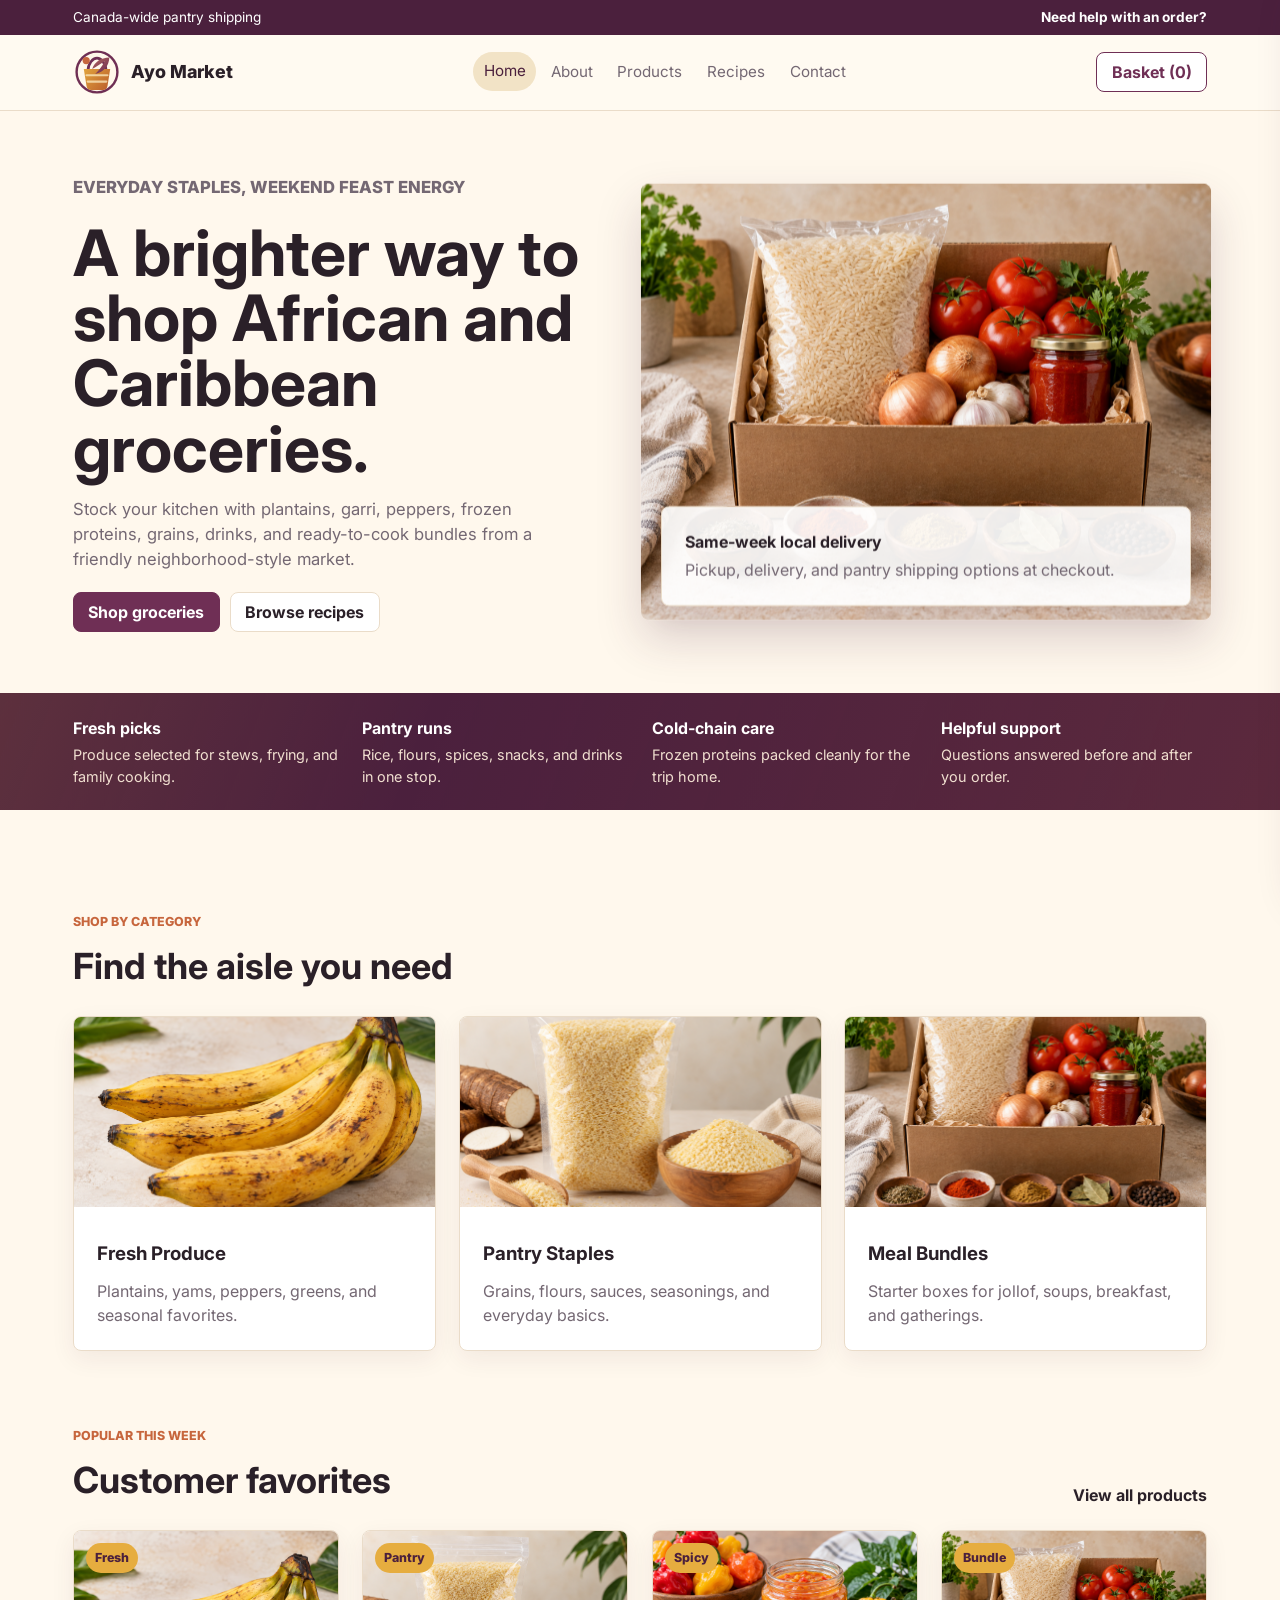
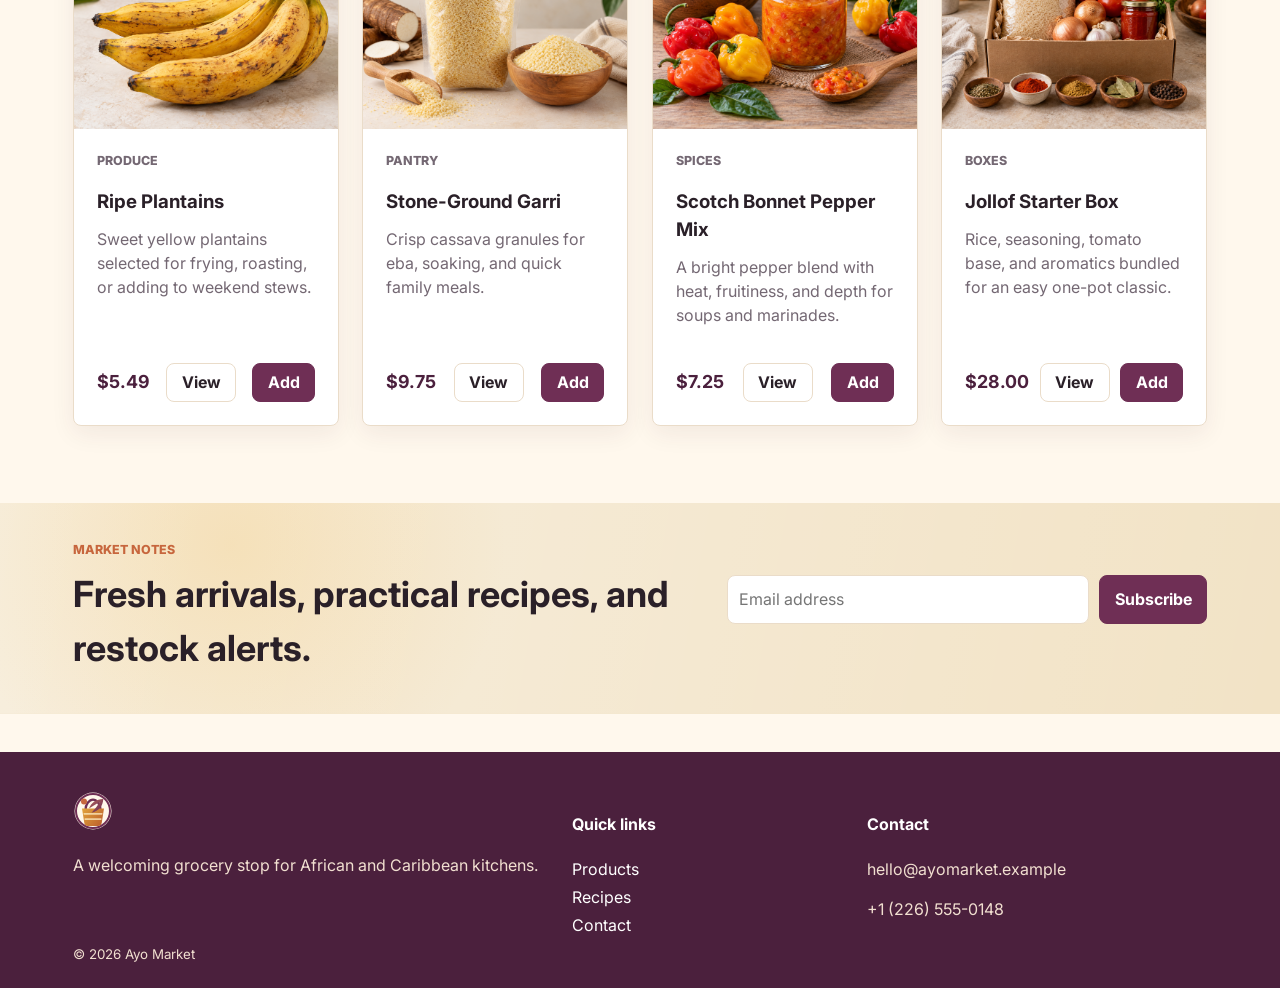
==== index.html @ adf45848 "Refresh organic color palette" ====
<!doctype html>
<html lang="en">
<head>
  <meta charset="utf-8" />
  <meta name="viewport" content="width=device-width,initial-scale=1" />
  <title>Ayo Market — African & Caribbean Groceries</title>
  <link rel="stylesheet" href="css/styles.css?v=6" />
  <link href="https://fonts.googleapis.com/css2?family=Inter:wght@300;400;600;700;800&display=swap" rel="stylesheet">
</head>
<body>
  <header class="site-header">
    <div class="top-strip">
      <div class="container strip-inner">
        <span>Canada-wide pantry shipping</span>
        <a href="contact.html">Need help with an order?</a>
      </div>
    </div>
    <div class="container header-inner">
      <a class="brand" href="index.html">
        <img src="assets/logo.svg" alt="Ayo Market logo" class="logo" />
        <span class="brand-name">Ayo Market</span>
      </a>
      <nav class="main-nav" aria-label="Main navigation">
        <a href="index.html" class="active">Home</a>
        <a href="about.html">About</a>
        <a href="products.html">Products</a>
        <a href="recipes.html">Recipes</a>
        <a href="contact.html">Contact</a>
      </nav>
      <button class="cart-btn" type="button" data-cart-open>Basket (<span data-cart-count>0</span>)</button>
    </div>
  </header>

  <main>
    <section class="hero">
      <div class="container hero-inner">
        <div class="hero-text">
          <p class="eyebrow">Everyday staples, weekend feast energy</p>
          <h1>A brighter way to shop African and Caribbean groceries.</h1>
          <p>Stock your kitchen with plantains, garri, peppers, frozen proteins, grains, drinks, and ready-to-cook bundles from a friendly neighborhood-style market.</p>
          <div class="hero-actions">
            <a class="btn primary" href="products.html">Shop groceries</a>
            <a class="btn" href="recipes.html">Browse recipes</a>
          </div>
        </div>
        <div class="hero-panel">
          <img src="assets/product-4.png" alt="Colorful groceries arranged for a market order" />
          <div class="delivery-card">
            <strong>Same-week local delivery</strong>
            <span>Pickup, delivery, and pantry shipping options at checkout.</span>
          </div>
        </div>
      </div>
    </section>

    <section class="service-band">
      <div class="container service-grid">
        <div>
          <strong>Fresh picks</strong>
          <span>Produce selected for stews, frying, and family cooking.</span>
        </div>
        <div>
          <strong>Pantry runs</strong>
          <span>Rice, flours, spices, snacks, and drinks in one stop.</span>
        </div>
        <div>
          <strong>Cold-chain care</strong>
          <span>Frozen proteins packed cleanly for the trip home.</span>
        </div>
        <div>
          <strong>Helpful support</strong>
          <span>Questions answered before and after you order.</span>
        </div>
      </div>
    </section>

    <section class="categories container">
      <div class="section-heading">
        <p class="eyebrow">Shop by category</p>
        <h2>Find the aisle you need</h2>
      </div>
      <div class="grid grid-3">
        <a class="card category-card" href="products.html#produce">
          <img src="assets/product-1.png" alt="Fresh produce basket" />
          <h3>Fresh Produce</h3>
          <p>Plantains, yams, peppers, greens, and seasonal favorites.</p>
        </a>
        <a class="card category-card" href="products.html#pantry">
          <img src="assets/product-2.png" alt="Pantry goods and grains" />
          <h3>Pantry Staples</h3>
          <p>Grains, flours, sauces, seasonings, and everyday basics.</p>
        </a>
        <a class="card category-card" href="products.html#boxes">
          <img src="assets/product-4.png" alt="Curated grocery box" />
          <h3>Meal Bundles</h3>
          <p>Starter boxes for jollof, soups, breakfast, and gatherings.</p>
        </a>
      </div>
    </section>

    <section class="featured container">
      <div class="section-heading split">
        <div>
          <p class="eyebrow">Popular this week</p>
          <h2>Customer favorites</h2>
        </div>
        <a class="text-link" href="products.html">View all products</a>
      </div>
      <div class="grid grid-4" id="featuredList"></div>
    </section>

    <section class="newsletter">
      <div class="container newsletter-inner">
        <div>
          <p class="eyebrow">Market notes</p>
          <h2>Fresh arrivals, practical recipes, and restock alerts.</h2>
        </div>
        <form id="newsletterForm" class="inline-form" novalidate>
          <input type="email" id="newsletterEmail" placeholder="Email address" required />
          <button class="btn primary" type="submit">Subscribe</button>
          <p id="newsletterMsg" class="form-msg" aria-live="polite"></p>
        </form>
      </div>
    </section>
  </main>

  <footer class="site-footer">
    <div class="container footer-inner">
      <div>
        <img src="assets/logo.svg" alt="Ayo Market logo" class="logo small" />
        <p>A welcoming grocery stop for African and Caribbean kitchens.</p>
      </div>
      <div>
        <h4>Quick links</h4>
        <nav class="footer-nav">
          <a href="products.html">Products</a>
          <a href="recipes.html">Recipes</a>
          <a href="contact.html">Contact</a>
        </nav>
      </div>
      <div>
        <h4>Contact</h4>
        <p>hello@ayomarket.example</p>
        <p>+1 (226) 555-0148</p>
      </div>
    </div>
    <div class="container copyright">
      <small>&copy; <span id="year"></span> Ayo Market</small>
    </div>
  </footer>

  <aside id="cartDrawer" class="cart-drawer" aria-hidden="true">
    <div class="cart-header">
      <h3>Your basket</h3>
      <button id="closeCart" class="text-btn" type="button" aria-label="Close basket">Close</button>
    </div>
    <div id="cartItems" class="cart-items"></div>
    <div class="cart-footer">
      <div class="cart-total">Total: $<span id="cartTotal">0.00</span></div>
      <button class="btn primary" type="button" data-checkout>Checkout</button>
    </div>
  </aside>

  <div id="modal" class="modal" aria-hidden="true" role="dialog" aria-modal="true">
    <div class="modal-content" role="document">
      <button id="modalClose" class="modal-close" type="button" aria-label="Close">x</button>
      <div id="modalBody"></div>
    </div>
  </div>

  <script src="js/main.js?v=6"></script>
</body>
</html>
---- css/styles.css ----
:root {
  --ink: #2a2028;
  --muted: #746873;
  --bg: #fff8ed;
  --surface: #ffffff;
  --line: #eadcc9;
  --primary: #6f2f55;
  --primary-dark: #4b203d;
  --accent: #c7663d;
  --gold: #e6ad3f;
  --sage: #f2e3c6;
  --radius: 8px;
  --max-width: 1180px;
  --space-1: clamp(.45rem, .8vw, .65rem);
  --space-2: clamp(.75rem, 1.2vw, 1rem);
  --space-3: clamp(1rem, 1.8vw, 1.5rem);
  --space-4: clamp(1.5rem, 3vw, 2.5rem);
  --space-5: clamp(2rem, 5vw, 4rem);
  --gap: var(--space-3);
  --ease-out: cubic-bezier(.16, 1, .3, 1);
  --ease-spring: cubic-bezier(.2, .85, .25, 1.18);
  font-family: 'Inter', system-ui, -apple-system, 'Segoe UI', Roboto, Arial, sans-serif;
}

* {
  box-sizing: border-box;
}

html {
  scroll-behavior: smooth;
}

body {
  margin: 0;
  background: var(--bg);
  color: var(--ink);
  line-height: 1.5;
  -webkit-font-smoothing: antialiased;
}

img {
  max-width: 100%;
}

a {
  color: inherit;
}

.container {
  max-width: var(--max-width);
  margin: 0 auto;
  padding: 0 var(--space-3);
}

.site-header {
  background: rgba(255, 250, 241, .96);
  position: sticky;
  top: 0;
  z-index: 40;
  border-bottom: 1px solid var(--line);
  backdrop-filter: blur(12px);
  transition: box-shadow .35s var(--ease-out), background-color .35s var(--ease-out);
}

.site-header.is-scrolled {
  background: rgba(255, 250, 241, .985);
  box-shadow: 0 12px 30px rgba(74, 32, 61, .1);
}

.top-strip {
  background: var(--primary-dark);
  color: #fff;
  font-size: .85rem;
}

.strip-inner {
  display: flex;
  justify-content: space-between;
  gap: var(--space-2);
  padding-top: .45rem;
  padding-bottom: .45rem;
}

.strip-inner a,
.text-link {
  color: inherit;
  font-weight: 700;
  text-decoration: none;
}

.header-inner {
  display: flex;
  align-items: center;
  justify-content: space-between;
  gap: var(--space-3);
  padding-top: .85rem;
  padding-bottom: .85rem;
}

.brand {
  display: flex;
  align-items: center;
  gap: .65rem;
  min-width: max-content;
  text-decoration: none;
  transition: transform .28s var(--ease-spring);
}

.brand:hover {
  transform: translateY(-1px);
}

.logo {
  width: 48px;
  height: 48px;
  object-fit: contain;
  transition: transform .45s var(--ease-spring);
}

.brand:hover .logo {
  transform: rotate(-5deg) scale(1.04);
}

.logo.small {
  width: 40px;
  height: 40px;
}

.brand-name {
  font-weight: 800;
  font-size: 1.12rem;
}

.main-nav {
  display: flex;
  align-items: center;
  gap: .25rem;
  flex-wrap: wrap;
}

.main-nav a {
  color: var(--muted);
  text-decoration: none;
  padding: .5rem .65rem;
  border-radius: 999px;
  font-size: .95rem;
  transition: background-color .25s var(--ease-out), color .25s var(--ease-out), transform .25s var(--ease-out);
}

.main-nav a.active,
.main-nav a:hover {
  background: var(--sage);
  color: var(--primary-dark);
  transform: translateY(-1px);
}

.cart-btn,
.btn {
  border: 1px solid var(--line);
  border-radius: var(--radius);
  background: var(--surface);
  color: var(--ink);
  padding: .68rem .9rem;
  font: inherit;
  font-weight: 700;
  line-height: 1;
  text-decoration: none;
  cursor: pointer;
  transition: transform .28s var(--ease-spring), box-shadow .28s var(--ease-out), background-color .28s var(--ease-out), border-color .28s var(--ease-out);
}

.cart-btn {
  color: var(--primary);
  border-color: var(--primary);
  white-space: nowrap;
}

.btn.primary {
  background: var(--primary);
  color: #fff;
  border-color: var(--primary);
}

.btn:hover,
.cart-btn:hover {
  transform: translateY(-1px);
  box-shadow: 0 10px 22px rgba(74, 32, 61, .12);
}

.btn.primary:hover {
  background: var(--primary-dark);
  border-color: var(--primary-dark);
}

.hero {
  padding: var(--space-5) 0 var(--space-4);
}

.hero-inner {
  display: grid;
  grid-template-columns: minmax(0, .95fr) minmax(320px, 1.05fr);
  gap: var(--space-5);
  align-items: center;
}

.hero-text h1,
.page-hero h1 {
  font-size: clamp(2rem, 5vw, 4.25rem);
  line-height: 1.02;
  margin: 0 0 1rem;
  max-width: 820px;
}

.hero-text,
.page-hero {
  animation: heroRise .75s var(--ease-out) both;
}

.hero-text p,
.page-hero p {
  color: var(--muted);
  font-size: 1.04rem;
  margin: 0 0 1.25rem;
  max-width: 680px;
}

.eyebrow {
  color: var(--accent);
  font-size: .78rem;
  font-weight: 800;
  letter-spacing: 0;
  margin: 0 0 .45rem;
  text-transform: uppercase;
}

.hero-actions,
.product-meta,
.qty-row {
  display: flex;
  align-items: center;
  gap: var(--space-1);
  flex-wrap: wrap;
}

.hero-panel {
  position: relative;
  min-height: 390px;
  animation: heroFloatIn .9s var(--ease-out) .08s both;
  transform: translate3d(0, var(--parallax-y, 0), 0);
  transition: transform .08s linear;
}

.hero-panel img {
  width: 100%;
  height: 430px;
  object-fit: cover;
  border-radius: 8px;
  box-shadow: 0 20px 45px rgba(74, 32, 61, .18);
  transform: scale(1.015);
  transition: transform .7s var(--ease-out), box-shadow .45s var(--ease-out);
}

.hero-panel:hover img {
  box-shadow: 0 24px 54px rgba(74, 32, 61, .24);
  transform: scale(1.04);
}

.delivery-card {
  position: absolute;
  left: 1rem;
  right: 1rem;
  bottom: 1rem;
  display: grid;
  gap: .25rem;
  background: rgba(255, 255, 255, .92);
  border: 1px solid var(--line);
  border-radius: var(--radius);
  padding: var(--space-3);
  transform: translate3d(0, calc(var(--parallax-y, 0) * -.35), 0);
  transition: transform .08s linear, box-shadow .35s var(--ease-out);
  box-shadow: 0 10px 24px rgba(74, 32, 61, .1);
}

.delivery-card span {
  color: var(--muted);
}

.service-band {
  background: var(--primary-dark);
  color: #fff;
  margin: var(--space-3) 0 var(--space-5);
  background-image: linear-gradient(110deg, rgba(230, 173, 63, .18), transparent 38%, rgba(199, 102, 61, .17));
  background-position: calc(50% + var(--parallax-x, 0px)) center;
  background-size: 140% 100%;
}

.service-grid {
  display: grid;
  grid-template-columns: repeat(4, 1fr);
  gap: var(--space-3);
  padding-top: var(--space-3);
  padding-bottom: var(--space-3);
}

.service-grid div {
  display: grid;
  gap: .25rem;
}

.service-grid span {
  color: #f1dfd0;
  font-size: .9rem;
}

.section-heading {
  margin: 0 0 var(--space-3);
}

.section-heading h2,
.newsletter h2 {
  margin: 0;
  font-size: clamp(1.45rem, 3vw, 2.25rem);
}

.section-heading.split {
  display: flex;
  align-items: end;
  justify-content: space-between;
  gap: var(--space-3);
}

.grid {
  display: grid;
  gap: var(--gap);
}

.grid-2 {
  grid-template-columns: repeat(2, 1fr);
}

.grid-3 {
  grid-template-columns: repeat(3, 1fr);
}

.grid-4 {
  grid-template-columns: repeat(4, 1fr);
}

.categories,
.featured,
.team,
.recipe-notes {
  padding: var(--space-4) var(--space-3);
}

.card,
.feature-block,
.recipe-notes article {
  background: var(--surface);
  border: 1px solid var(--line);
  border-radius: var(--radius);
  overflow: hidden;
  text-decoration: none;
  color: inherit;
  box-shadow: 0 8px 24px rgba(74, 32, 61, .07);
  transform: translateZ(0);
  transition: transform .34s var(--ease-spring), box-shadow .34s var(--ease-out), border-color .34s var(--ease-out);
  will-change: transform;
}

.card {
  display: flex;
  flex-direction: column;
}

.card:hover,
.feature-block:hover,
.recipe-notes article:hover {
  border-color: rgba(111, 47, 85, .28);
  box-shadow: 0 18px 34px rgba(74, 32, 61, .14);
  transform: translateY(-5px);
}

.product-card:focus-within,
.product-card.is-popped {
  border-color: rgba(230, 95, 46, .32);
  box-shadow: 0 22px 44px rgba(74, 32, 61, .18);
  transform: translateY(-8px) scale(1.018);
  z-index: 2;
}

@media (hover: hover) and (pointer: fine) {
  .product-card:hover {
    border-color: rgba(230, 95, 46, .32);
    box-shadow: 0 22px 44px rgba(74, 32, 61, .18);
    transform: translateY(-8px) scale(1.018);
    z-index: 2;
  }
}

.card img {
  display: block;
  width: 100%;
  height: 190px;
  object-fit: cover;
  transition: transform .65s var(--ease-out), filter .4s var(--ease-out);
}

.card:hover img {
  filter: saturate(1.05);
  transform: scale(1.045);
}

.card-body,
.feature-block,
.recipe-notes article {
  padding: var(--space-3);
}

.card-body {
  display: grid;
  gap: var(--space-1);
}

.card h3,
.feature-block h2,
.recipe-notes h2 {
  margin: 0;
}

.card p,
.feature-block p,
.feature-block li,
.recipe-notes p {
  color: var(--muted);
}

.category-card {
  min-height: 100%;
  gap: var(--space-1);
  padding-bottom: var(--space-3);
}

.category-card h3,
.category-card p {
  padding-left: var(--space-3);
  padding-right: var(--space-3);
}

.category-card h3 {
  margin-top: var(--space-3);
}

.category-card p {
  margin: 0;
}

.product-card {
  min-height: 100%;
}

.product-image-wrap {
  position: relative;
  background: #f8f0df;
}

.product-card img {
  aspect-ratio: 4 / 3;
  height: auto;
}

.badge {
  position: absolute;
  left: .75rem;
  top: .75rem;
  background: var(--gold);
  border-radius: 999px;
  color: var(--primary-dark);
  font-weight: 800;
  padding: .35rem .55rem;
  font-size: .78rem;
  transition: transform .3s var(--ease-spring);
}

.product-card:hover .badge {
  transform: translateY(-2px) scale(1.04);
}

.product-card .card-body {
  display: flex;
  flex: 1;
  flex-direction: column;
  gap: var(--space-1);
}

.product-card .card-body > p:not(.eyebrow) {
  flex: 1;
  margin: 0;
}

.product-meta {
  justify-content: space-between;
  margin-top: var(--space-2);
  padding-top: var(--space-1);
}

.product-meta strong,
.price {
  color: var(--primary-dark);
  font-size: 1.12rem;
}

.newsletter {
  background: var(--sage);
  margin-top: var(--space-4);
  padding: var(--space-4) 0;
  background-image: radial-gradient(circle at 18% 20%, rgba(242, 184, 75, .22), transparent 26%), linear-gradient(100deg, rgba(255,255,255,.4), transparent);
  background-position: calc(50% - var(--parallax-x, 0px)) center;
}

.newsletter-inner {
  display: grid;
  grid-template-columns: 1fr minmax(280px, 480px);
  gap: var(--space-3);
  align-items: center;
}

.inline-form {
  display: grid;
  grid-template-columns: 1fr auto;
  gap: var(--space-1);
}

.inline-form input,
form input,
form textarea,
.qty-row input,
.cart-item input {
  border: 1px solid var(--line);
  border-radius: var(--radius);
  font: inherit;
  padding: .72rem;
}

.inline-form .form-msg {
  grid-column: 1 / -1;
}

.form-msg {
  color: var(--accent);
  margin: .5rem 0 0;
  font-weight: 700;
}

.page-hero {
  padding: var(--space-5) 0 var(--space-4);
}

.category-jump {
  display: flex;
  flex-wrap: wrap;
  gap: var(--space-1);
}

.category-jump a {
  background: var(--surface);
  border: 1px solid var(--line);
  border-radius: 999px;
  color: var(--primary-dark);
  font-weight: 800;
  padding: .55rem .75rem;
  text-decoration: none;
}

.product-anchors {
  position: relative;
  height: 0;
}

.product-anchors span {
  position: absolute;
  top: -120px;
}

.product-grid {
  padding-bottom: var(--space-4);
}

.mission,
.contact-grid {
  margin-bottom: var(--space-4);
}

form {
  display: grid;
  gap: var(--space-1);
}

form label {
  font-weight: 800;
}

.recipe-notes {
  display: grid;
  gap: var(--space-3);
}

.site-footer {
  background: var(--primary-dark);
  color: #fff;
  margin-top: var(--space-4);
  padding: var(--space-4) 0 var(--space-3);
}

.footer-inner {
  display: grid;
  grid-template-columns: 1.4fr .8fr 1fr;
  gap: var(--space-3);
  align-items: start;
}

.footer-inner p,
.copyright {
  color: #f1dfd0;
}

.footer-nav a {
  display: block;
  color: #fff;
  text-decoration: none;
  margin: .25rem 0;
}

.cart-drawer {
  position: fixed;
  right: 0;
  top: 0;
  height: 100%;
  width: min(380px, 92vw);
  background: var(--surface);
  box-shadow: -16px 0 42px rgba(74, 32, 61, .2);
  transform: translateX(110%);
  transition: transform .34s var(--ease-out);
  padding: var(--space-3);
  z-index: 60;
}

.cart-drawer.open {
  transform: translateX(0);
}

.cart-header {
  display: flex;
  justify-content: space-between;
  align-items: center;
}

.cart-items {
  margin-top: var(--space-3);
  max-height: calc(100vh - 170px);
  overflow: auto;
}

.cart-item {
  display: grid;
  grid-template-columns: 64px 1fr auto;
  gap: var(--space-2);
  align-items: center;
  padding: .75rem 0;
  border-bottom: 1px solid var(--line);
}

.cart-item img {
  width: 64px;
  height: 64px;
  object-fit: cover;
  border-radius: var(--radius);
}

.cart-item label {
  display: flex;
  align-items: center;
  gap: .35rem;
  color: var(--muted);
  margin-top: .35rem;
}

.cart-item input {
  width: 64px;
  padding: .35rem;
}

.cart-line-total {
  display: grid;
  gap: .35rem;
  justify-items: end;
}

.cart-footer {
  position: absolute;
  bottom: 1rem;
  left: 1rem;
  right: 1rem;
  display: flex;
  justify-content: space-between;
  align-items: center;
  gap: var(--space-2);
}

.cart-total {
  font-weight: 800;
}

.text-btn {
  background: transparent;
  border: 0;
  color: var(--primary);
  cursor: pointer;
  font: inherit;
  font-weight: 800;
  padding: 0;
}

.modal {
  position: fixed;
  inset: 0;
  display: none;
  align-items: center;
  justify-content: center;
  background: rgba(42, 32, 40, .56);
  padding: var(--space-3);
  z-index: 80;
  opacity: 0;
  transition: opacity .24s var(--ease-out);
}

.modal[aria-hidden="false"] {
  display: flex;
  opacity: 1;
}

.modal-content {
  background: var(--surface);
  border-radius: var(--radius);
  max-width: 780px;
  width: 100%;
  position: relative;
  padding: var(--space-3);
  animation: modalPop .3s var(--ease-spring) both;
}

.modal-close {
  position: absolute;
  right: .7rem;
  top: .55rem;
  border: 0;
  background: transparent;
  cursor: pointer;
  font: inherit;
  font-weight: 800;
}

.quick-view {
  display: grid;
  grid-template-columns: minmax(220px, .9fr) 1fr;
  gap: var(--space-3);
  align-items: center;
}

.quick-view img {
  width: 100%;
  aspect-ratio: 4 / 3;
  object-fit: cover;
  border-radius: var(--radius);
}

.reveal {
  opacity: 0;
  transform: translateY(24px);
  transition: opacity .65s var(--ease-out), transform .65s var(--ease-out);
}

.reveal.is-visible {
  opacity: 1;
  transform: translateY(0);
}

.reveal-stagger > * {
  transition-delay: calc(var(--stagger-index, 0) * 70ms);
}

@keyframes heroRise {
  from {
    opacity: 0;
    transform: translateY(18px);
  }
  to {
    opacity: 1;
    transform: translateY(0);
  }
}

@keyframes heroFloatIn {
  from {
    opacity: 0;
    transform: translate3d(0, 28px, 0) scale(.985);
  }
  to {
    opacity: 1;
    transform: translate3d(0, var(--parallax-y, 0), 0) scale(1);
  }
}

@keyframes modalPop {
  from {
    opacity: 0;
    transform: translateY(14px) scale(.98);
  }
  to {
    opacity: 1;
    transform: translateY(0) scale(1);
  }
}

@media (prefers-reduced-motion: reduce) {
  *,
  *::before,
  *::after {
    animation-duration: .01ms !important;
    animation-iteration-count: 1 !important;
    scroll-behavior: auto !important;
    transition-duration: .01ms !important;
  }

  .hero-panel,
  .delivery-card,
  .card,
  .card img,
  .reveal,
  .reveal.is-visible {
    transform: none !important;
  }
}

@media (max-width: 900px) {
  .header-inner {
    align-items: flex-start;
    flex-wrap: wrap;
  }

  .main-nav {
    order: 3;
    width: 100%;
  }

  .hero-inner,
  .newsletter-inner,
  .footer-inner {
    grid-template-columns: 1fr;
  }

  .hero-panel {
    min-height: 0;
  }

  .service-grid,
  .grid-4 {
    grid-template-columns: repeat(2, 1fr);
  }

  .grid-3,
  .grid-2 {
    grid-template-columns: 1fr;
  }
}

@media (max-width: 560px) {
  .strip-inner,
  .section-heading.split,
  .cart-footer {
    align-items: flex-start;
    flex-direction: column;
  }

  .service-grid,
  .grid-4 {
    grid-template-columns: 1fr;
  }

  .hero {
    padding-top: var(--space-4);
  }

  .hero-panel img {
    height: 320px;
  }

  .inline-form {
    grid-template-columns: 1fr;
  }

  .quick-view {
    grid-template-columns: 1fr;
  }

  .cart-item {
    grid-template-columns: 56px 1fr;
  }

  .cart-line-total {
    grid-column: 2;
    justify-items: start;
  }
}
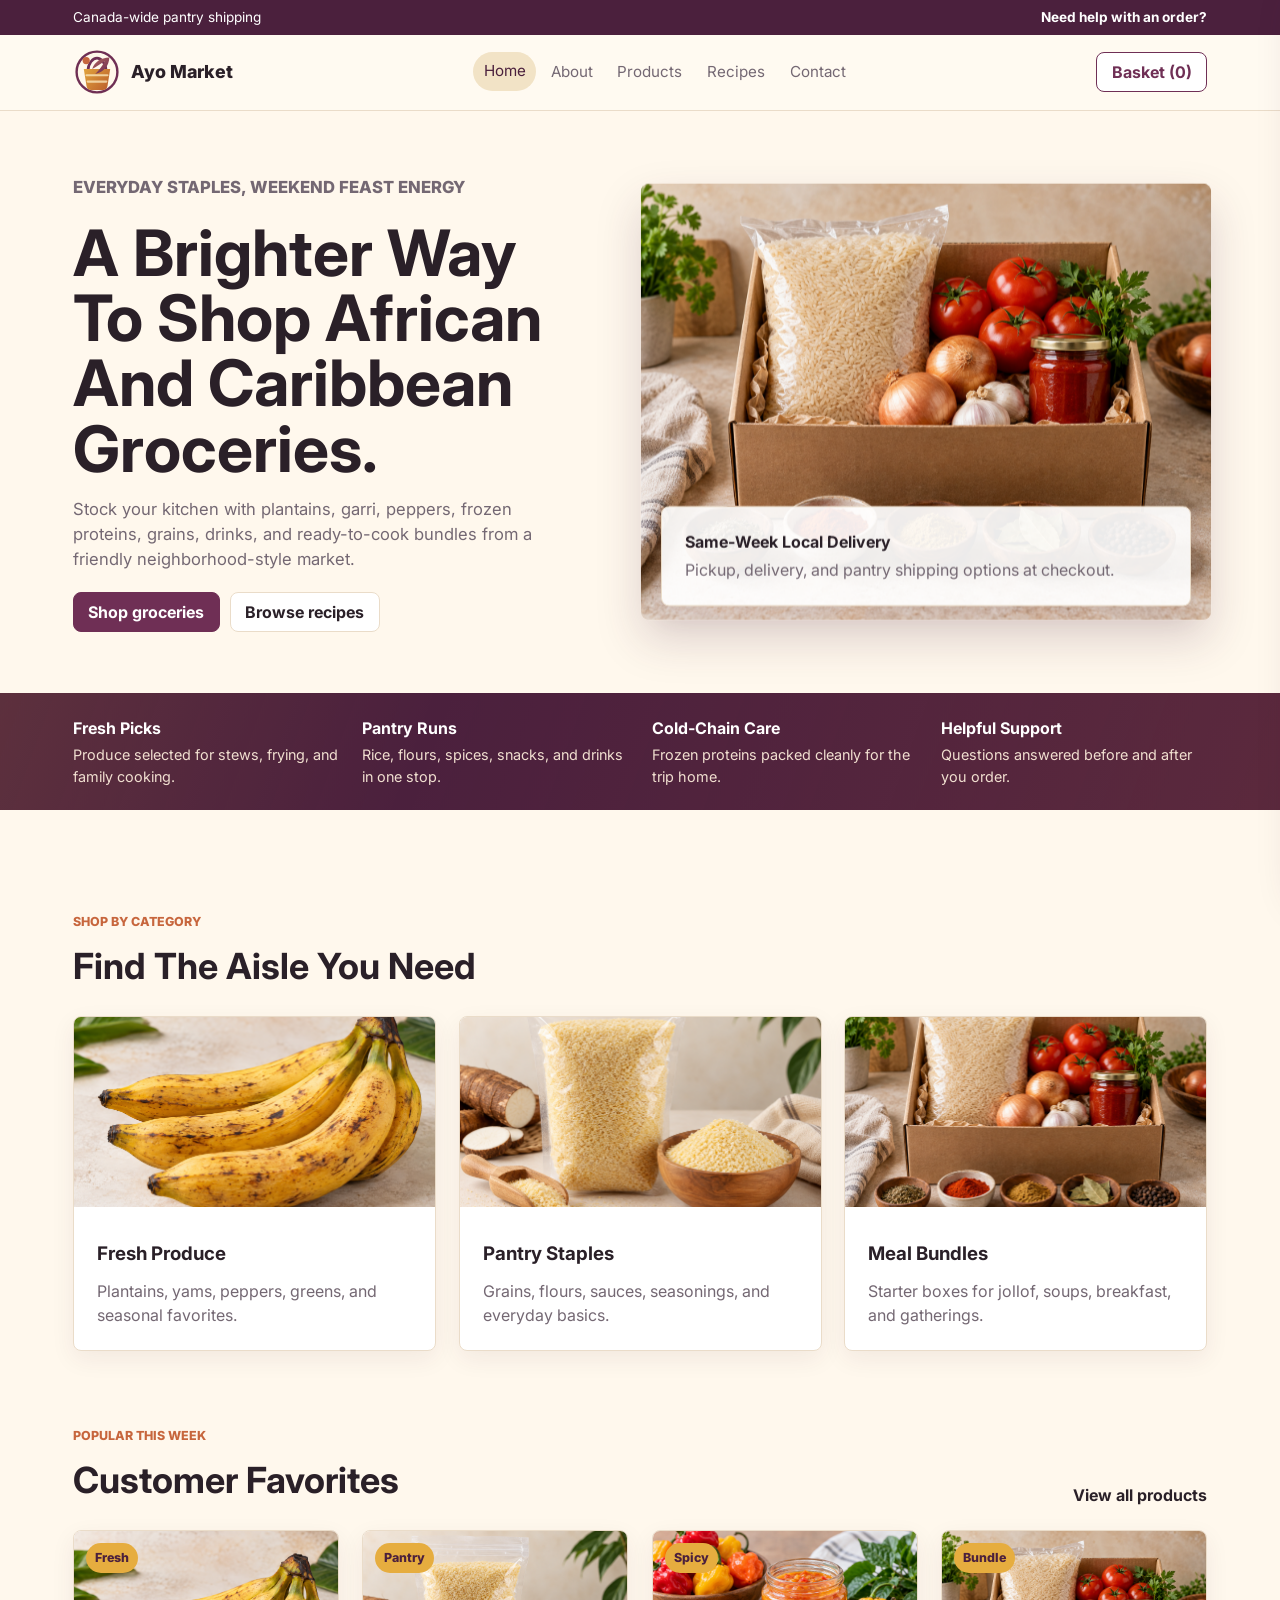
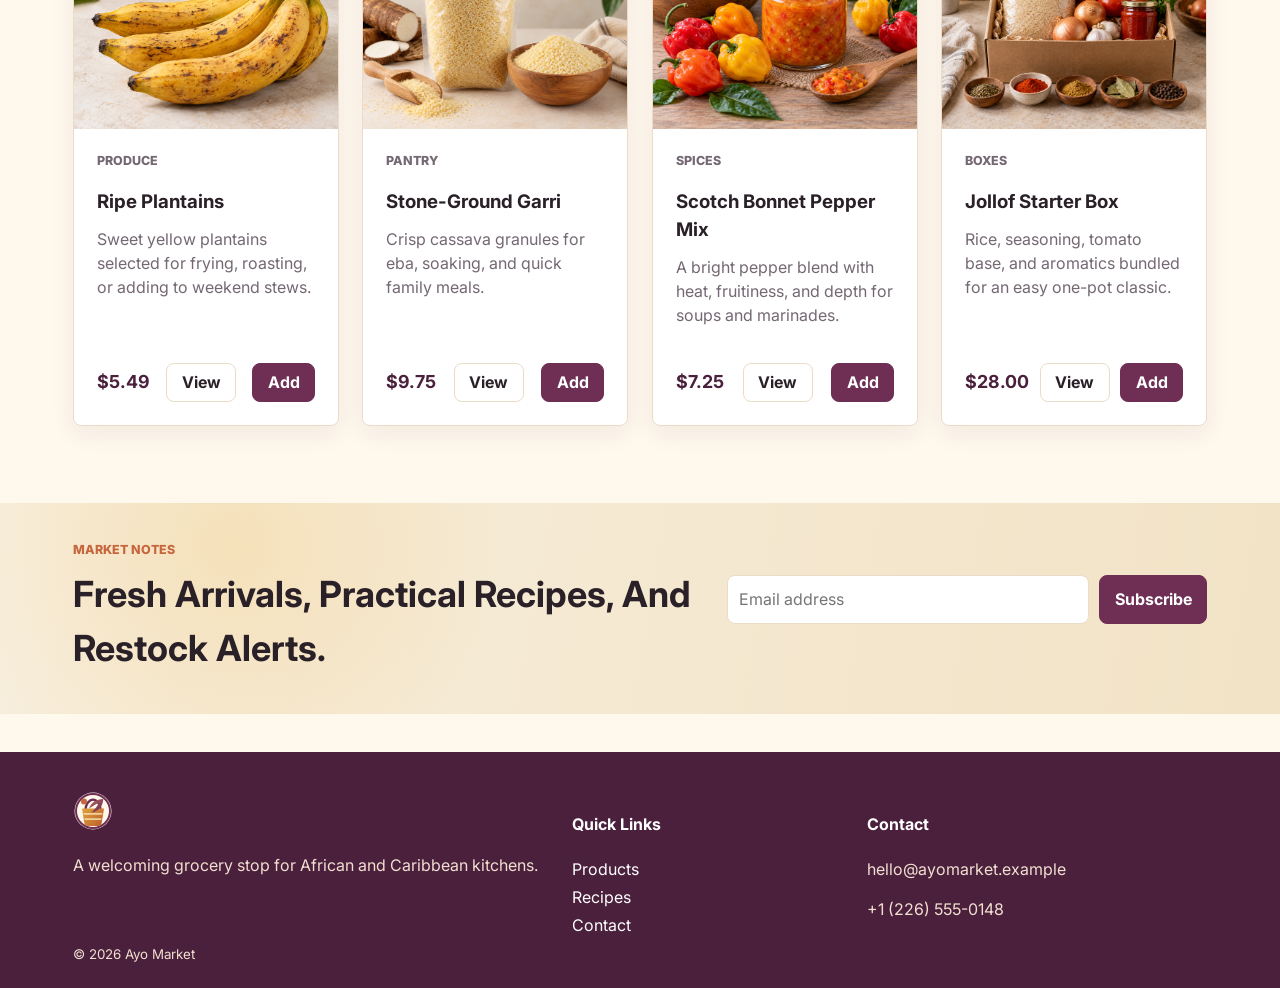
==== commit 34c1c525: "Title case section headings" ====
--- a/index.html
+++ b/index.html
@@ -35,8 +35,8 @@
     <section class="hero">
       <div class="container hero-inner">
         <div class="hero-text">
-          <p class="eyebrow">Everyday staples, weekend feast energy</p>
-          <h1>A brighter way to shop African and Caribbean groceries.</h1>
+          <p class="eyebrow">Everyday Staples, Weekend Feast Energy</p>
+          <h1>A Brighter Way To Shop African And Caribbean Groceries.</h1>
           <p>Stock your kitchen with plantains, garri, peppers, frozen proteins, grains, drinks, and ready-to-cook bundles from a friendly neighborhood-style market.</p>
           <div class="hero-actions">
             <a class="btn primary" href="products.html">Shop groceries</a>
@@ -46,7 +46,7 @@
         <div class="hero-panel">
           <img src="assets/product-4.png" alt="Colorful groceries arranged for a market order" />
           <div class="delivery-card">
-            <strong>Same-week local delivery</strong>
+            <strong>Same-Week Local Delivery</strong>
             <span>Pickup, delivery, and pantry shipping options at checkout.</span>
           </div>
         </div>
@@ -56,19 +56,19 @@
     <section class="service-band">
       <div class="container service-grid">
         <div>
-          <strong>Fresh picks</strong>
+          <strong>Fresh Picks</strong>
           <span>Produce selected for stews, frying, and family cooking.</span>
         </div>
         <div>
-          <strong>Pantry runs</strong>
+          <strong>Pantry Runs</strong>
           <span>Rice, flours, spices, snacks, and drinks in one stop.</span>
         </div>
         <div>
-          <strong>Cold-chain care</strong>
+          <strong>Cold-Chain Care</strong>
           <span>Frozen proteins packed cleanly for the trip home.</span>
         </div>
         <div>
-          <strong>Helpful support</strong>
+          <strong>Helpful Support</strong>
           <span>Questions answered before and after you order.</span>
         </div>
       </div>
@@ -76,8 +76,8 @@
 
     <section class="categories container">
       <div class="section-heading">
-        <p class="eyebrow">Shop by category</p>
-        <h2>Find the aisle you need</h2>
+        <p class="eyebrow">Shop By Category</p>
+        <h2>Find The Aisle You Need</h2>
       </div>
       <div class="grid grid-3">
         <a class="card category-card" href="products.html#produce">
@@ -101,8 +101,8 @@
     <section class="featured container">
       <div class="section-heading split">
         <div>
-          <p class="eyebrow">Popular this week</p>
-          <h2>Customer favorites</h2>
+          <p class="eyebrow">Popular This Week</p>
+          <h2>Customer Favorites</h2>
         </div>
         <a class="text-link" href="products.html">View all products</a>
       </div>
@@ -112,8 +112,8 @@
     <section class="newsletter">
       <div class="container newsletter-inner">
         <div>
-          <p class="eyebrow">Market notes</p>
-          <h2>Fresh arrivals, practical recipes, and restock alerts.</h2>
+          <p class="eyebrow">Market Notes</p>
+          <h2>Fresh Arrivals, Practical Recipes, And Restock Alerts.</h2>
         </div>
         <form id="newsletterForm" class="inline-form" novalidate>
           <input type="email" id="newsletterEmail" placeholder="Email address" required />
@@ -131,7 +131,7 @@
         <p>A welcoming grocery stop for African and Caribbean kitchens.</p>
       </div>
       <div>
-        <h4>Quick links</h4>
+        <h4>Quick Links</h4>
         <nav class="footer-nav">
           <a href="products.html">Products</a>
           <a href="recipes.html">Recipes</a>
@@ -151,7 +151,7 @@
 
   <aside id="cartDrawer" class="cart-drawer" aria-hidden="true">
     <div class="cart-header">
-      <h3>Your basket</h3>
+      <h3>Your Basket</h3>
       <button id="closeCart" class="text-btn" type="button" aria-label="Close basket">Close</button>
     </div>
     <div id="cartItems" class="cart-items"></div>
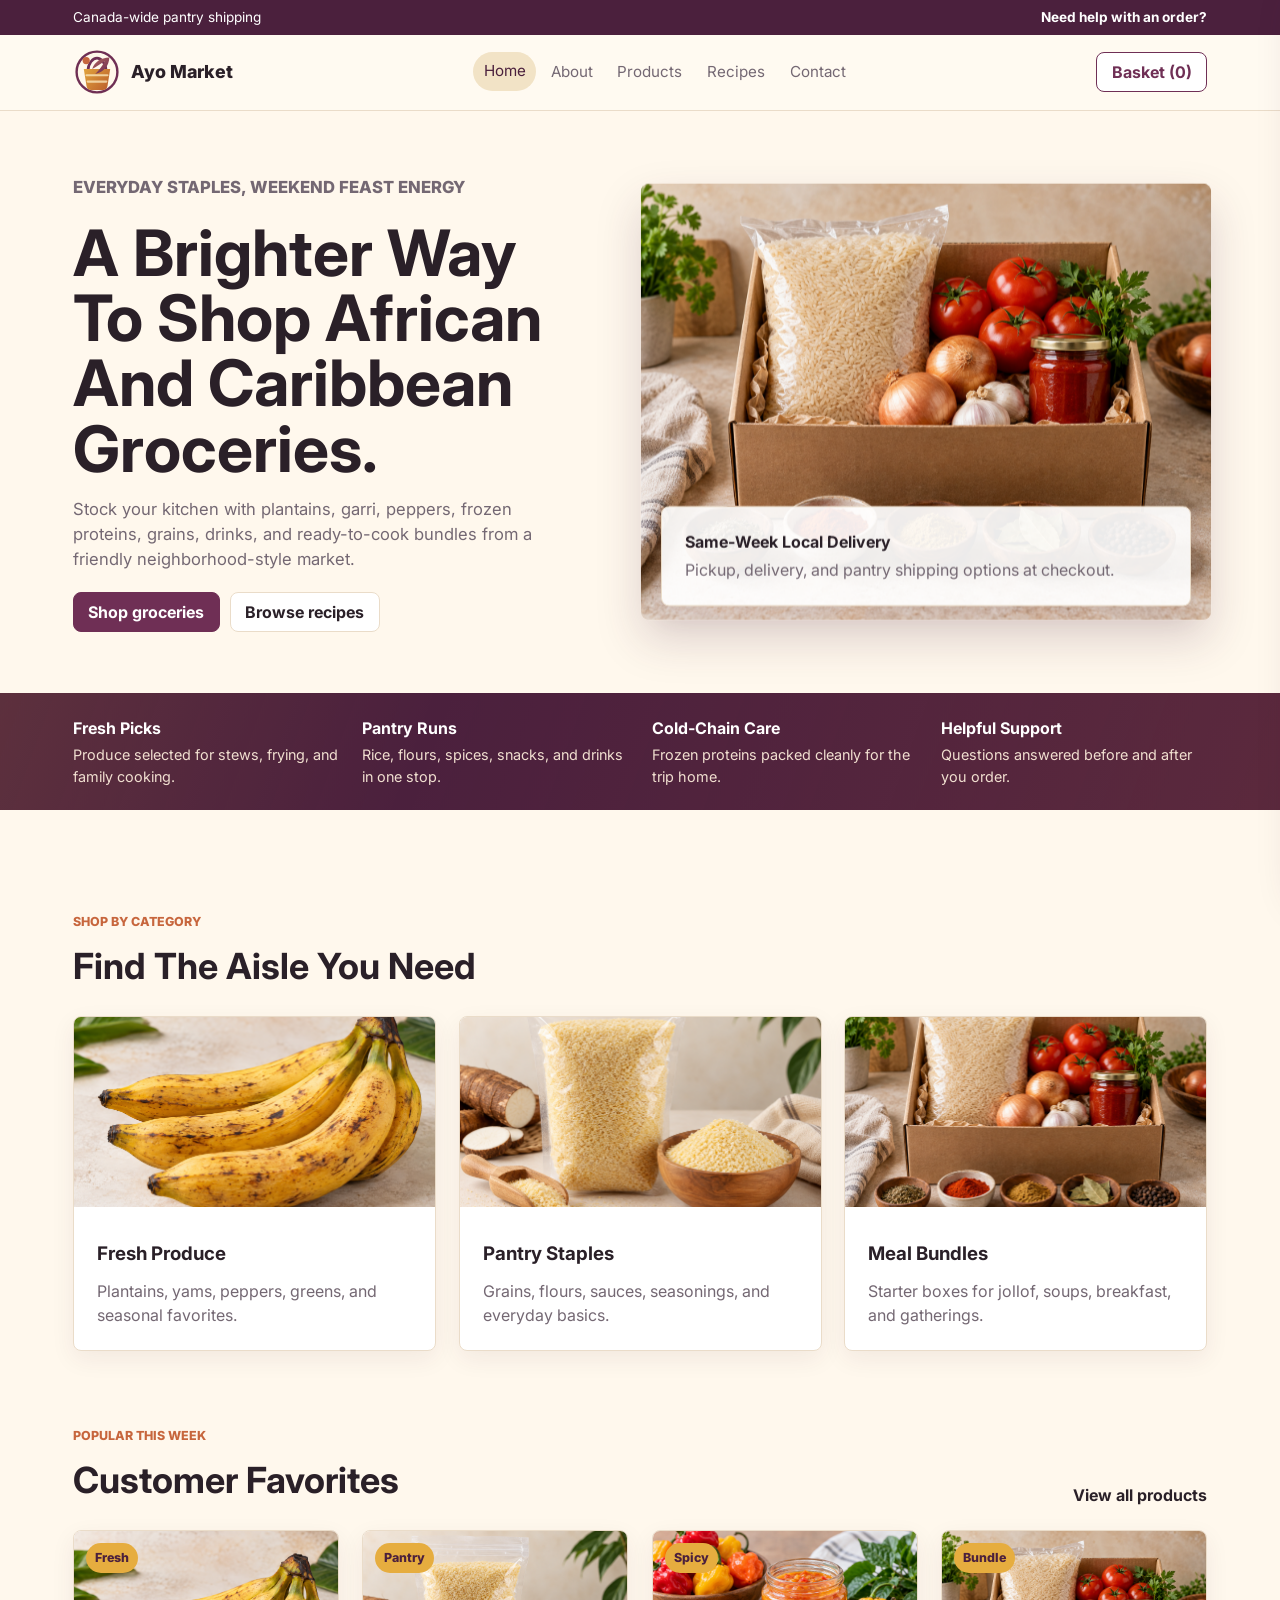
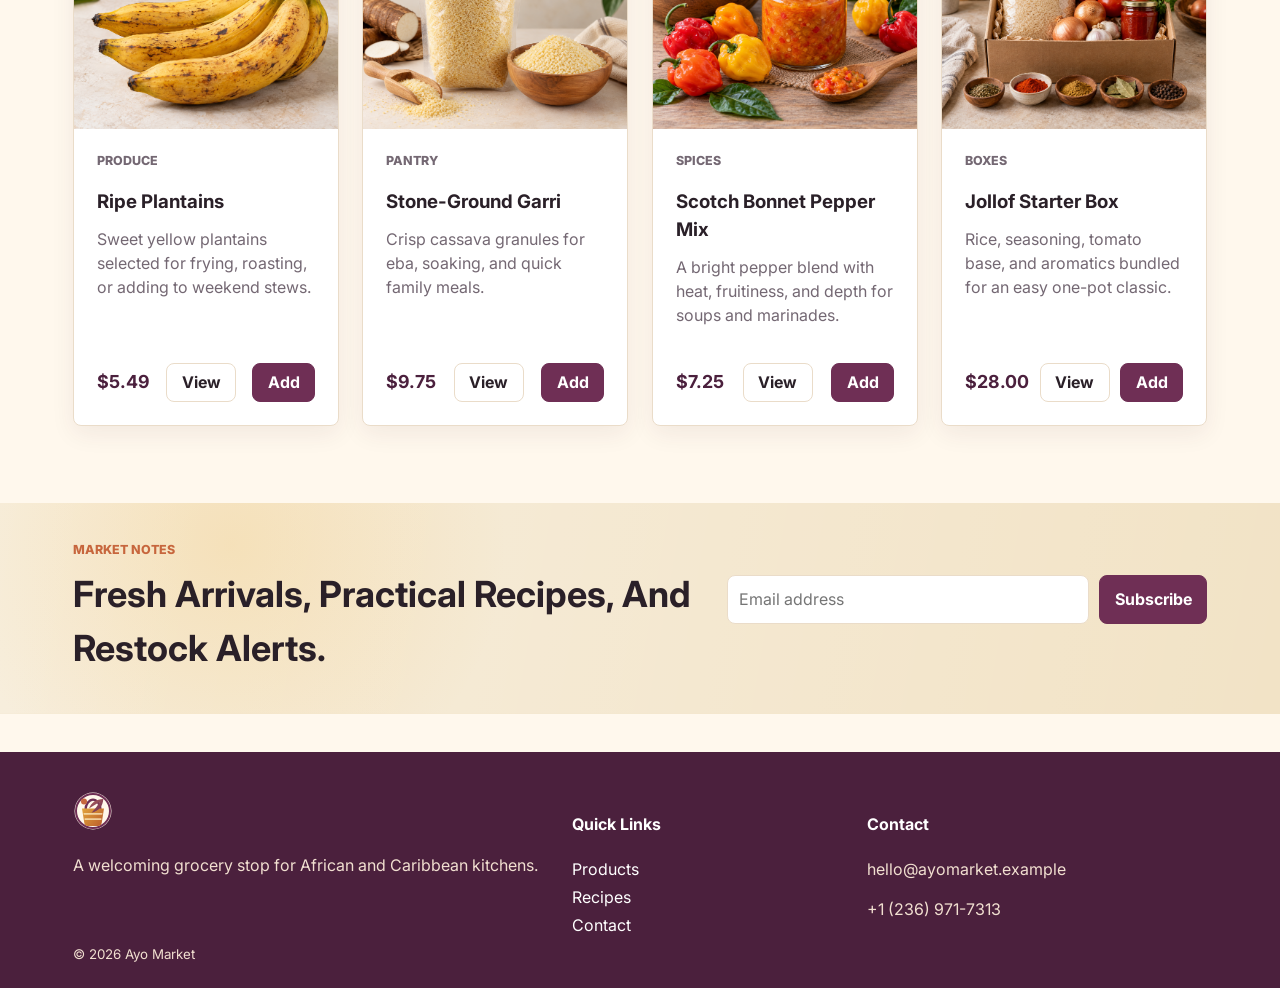
==== commit 562ad978: "Update footer contact number" ====
--- a/index.html
+++ b/index.html
@@ -141,7 +141,7 @@
       <div>
         <h4>Contact</h4>
         <p>hello@ayomarket.example</p>
-        <p>+1 (226) 555-0148</p>
+        <p>+1 (236) 971-7313</p>
       </div>
     </div>
     <div class="container copyright">
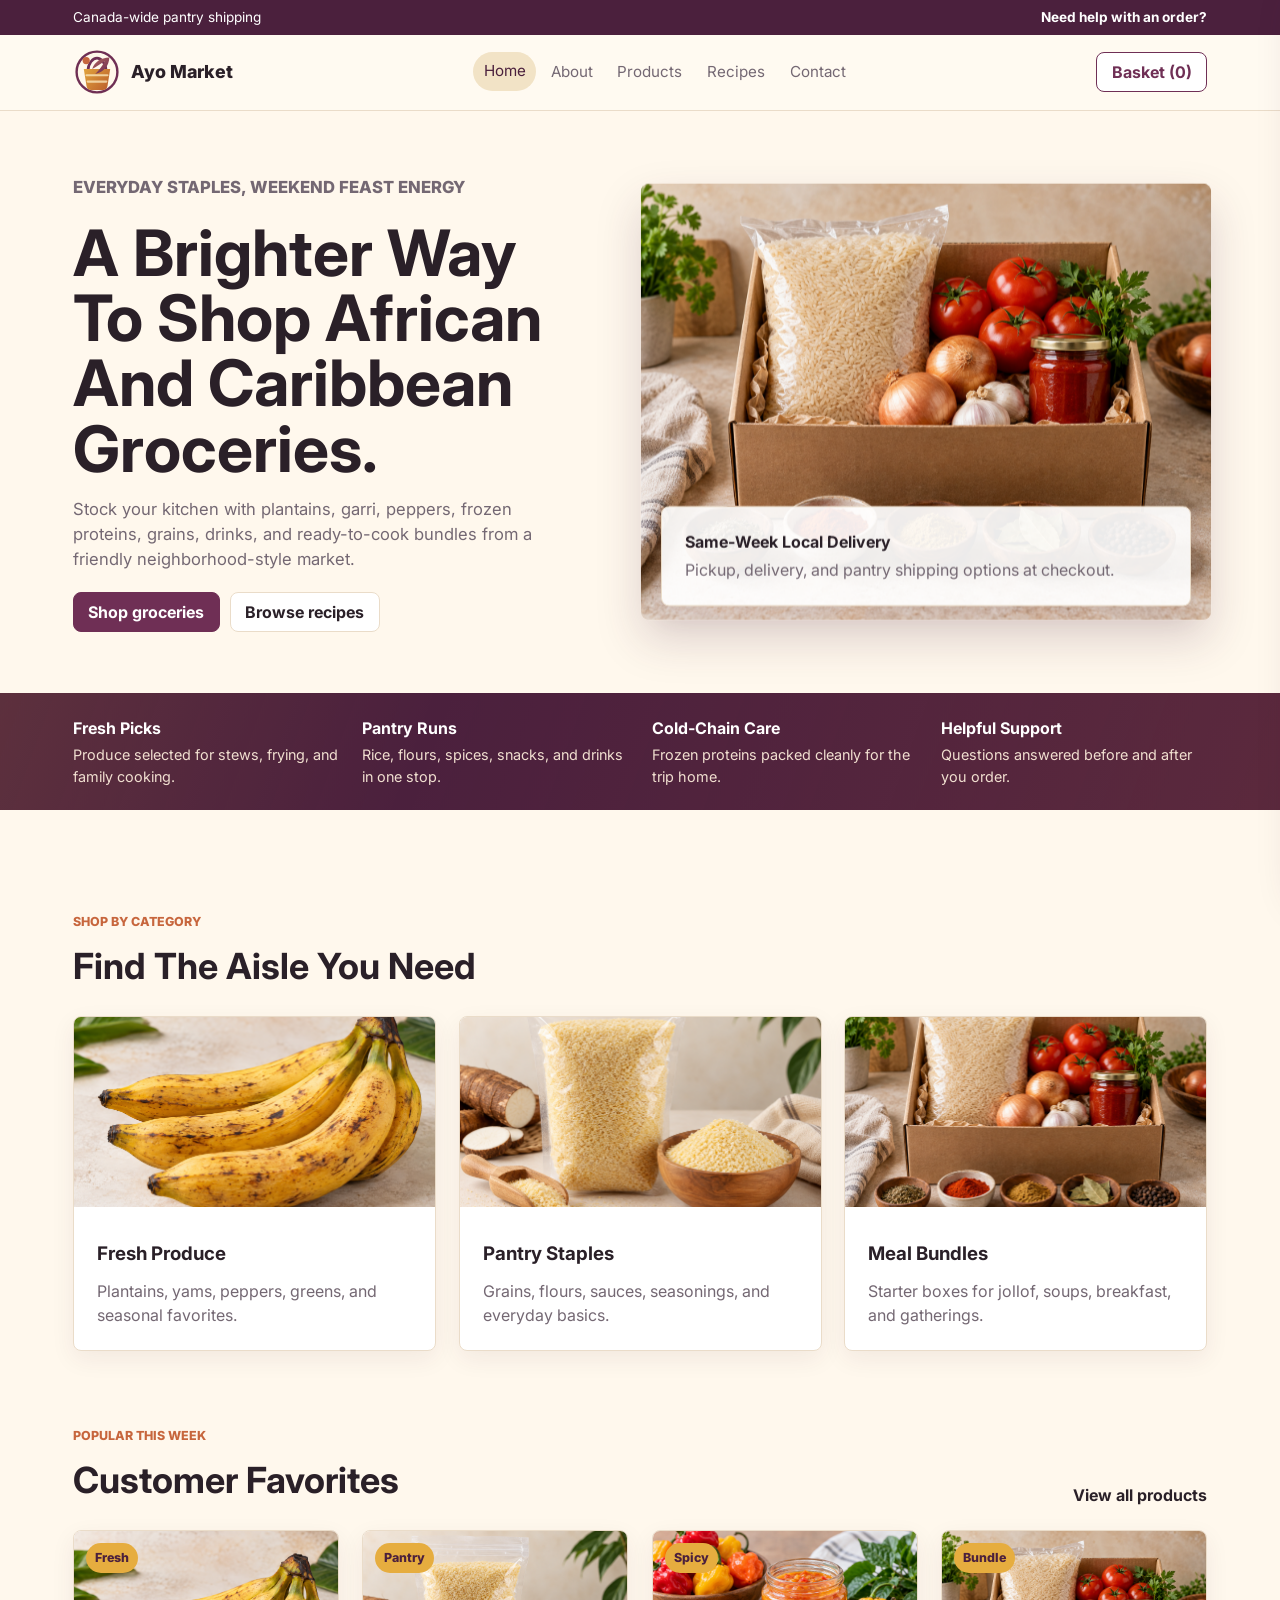
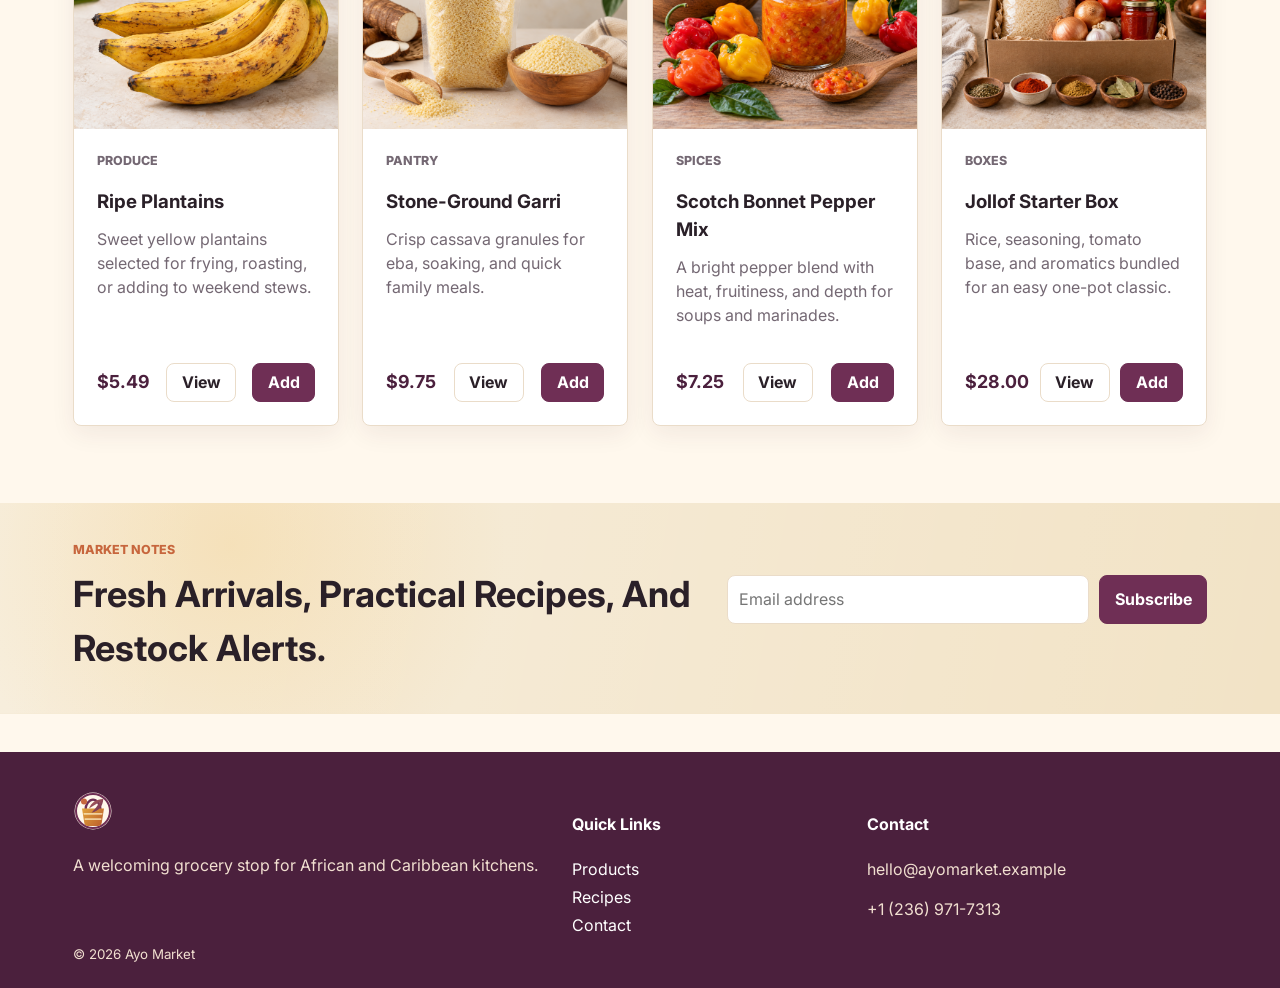
==== commit e6d2a8cf: "Add favicon and SEO page titles" ====
--- a/index.html
+++ b/index.html
@@ -3,8 +3,11 @@
 <head>
   <meta charset="utf-8" />
   <meta name="viewport" content="width=device-width,initial-scale=1" />
-  <title>Ayo Market — African & Caribbean Groceries</title>
-  <link rel="stylesheet" href="css/styles.css?v=6" />
+  <title>Ayo Market | Fresh African & Caribbean Groceries, Delivered With Heart</title>
+  <meta name="description" content="Shop Ayo Market for fresh African and Caribbean groceries, pantry staples, produce boxes, recipes, and warm local service for everyday meals." />
+  <meta name="theme-color" content="#6F2F55" />
+  <link rel="icon" href="assets/logo.svg" type="image/svg+xml" />
+  <link rel="stylesheet" href="css/styles.css?v=9" />
   <link href="https://fonts.googleapis.com/css2?family=Inter:wght@300;400;600;700;800&display=swap" rel="stylesheet">
 </head>
 <body>
@@ -168,10 +171,13 @@
     </div>
   </div>
 
-  <script src="js/main.js?v=6"></script>
+  <script src="js/main.js?v=9"></script>
 </body>
 </html>
 
 
 
 
+
+
+
--- a/css/styles.css
+++ b/css/styles.css
@@ -504,6 +504,21 @@
   padding-top: var(--space-1);
 }
 
+.recipe-meta {
+  align-items: center;
+  display: flex;
+  flex-wrap: wrap;
+  gap: var(--space-1);
+  justify-content: space-between;
+  margin-top: var(--space-2);
+  padding-top: var(--space-1);
+}
+
+.recipe-meta span {
+  color: var(--primary-dark);
+  font-weight: 800;
+}
+
 .product-meta strong,
 .price {
   color: var(--primary-dark);
@@ -580,6 +595,123 @@
 .product-anchors span {
   position: absolute;
   top: -120px;
+}
+
+.product-tools {
+  padding: 0 0 var(--space-3);
+}
+
+.product-tools-bar {
+  display: flex;
+  align-items: end;
+  justify-content: space-between;
+  gap: var(--space-3);
+  margin-bottom: var(--space-2);
+}
+
+.product-tools-bar h2,
+.product-tools-bar p {
+  margin: 0;
+}
+
+.result-count {
+  color: var(--muted);
+  font-weight: 700;
+  margin-top: .25rem;
+}
+
+.filter-toggle {
+  display: inline-flex;
+  align-items: center;
+  gap: .5rem;
+}
+
+.filter-icon {
+  position: relative;
+  display: inline-block;
+  width: 18px;
+  height: 14px;
+  border-top: 2px solid currentColor;
+  border-bottom: 2px solid currentColor;
+}
+
+.filter-icon::before {
+  content: "";
+  position: absolute;
+  left: 4px;
+  right: 4px;
+  top: 4px;
+  border-top: 2px solid currentColor;
+}
+
+.filter-panel {
+  display: grid;
+  grid-template-columns: 1.4fr 1.1fr minmax(180px, .8fr) auto;
+  gap: var(--space-3);
+  align-items: start;
+  background: var(--surface);
+  border: 1px solid var(--line);
+  border-radius: var(--radius);
+  box-shadow: 0 12px 26px rgba(74, 32, 61, .08);
+  margin-bottom: var(--space-3);
+  padding: var(--space-3);
+}
+
+.filter-panel[hidden] {
+  display: none;
+}
+
+.filter-panel fieldset {
+  border: 0;
+  display: flex;
+  flex-wrap: wrap;
+  gap: .55rem .8rem;
+  margin: 0;
+  padding: 0;
+}
+
+.filter-panel legend,
+.sort-control span {
+  color: var(--primary-dark);
+  font-weight: 800;
+  margin-bottom: .45rem;
+  width: 100%;
+}
+
+.filter-panel label {
+  align-items: center;
+  display: inline-flex;
+  gap: .35rem;
+  font-weight: 700;
+}
+
+.filter-panel input[type="checkbox"] {
+  accent-color: var(--primary);
+}
+
+.sort-control {
+  display: grid;
+  gap: .45rem;
+}
+
+.sort-control select {
+  border: 1px solid var(--line);
+  border-radius: var(--radius);
+  color: var(--ink);
+  font: inherit;
+  padding: .65rem .75rem;
+}
+
+.empty-results {
+  background: var(--surface);
+  border: 1px solid var(--line);
+  border-radius: var(--radius);
+  color: var(--muted);
+  font-weight: 800;
+  grid-column: 1 / -1;
+  margin: 0;
+  padding: var(--space-4);
+  text-align: center;
 }
 
 .product-grid {
@@ -868,6 +1000,15 @@
     grid-template-columns: repeat(2, 1fr);
   }
 
+  .product-tools-bar,
+  .filter-panel {
+    grid-template-columns: 1fr;
+  }
+
+  .product-tools-bar {
+    align-items: stretch;
+  }
+
   .grid-3,
   .grid-2 {
     grid-template-columns: 1fr;
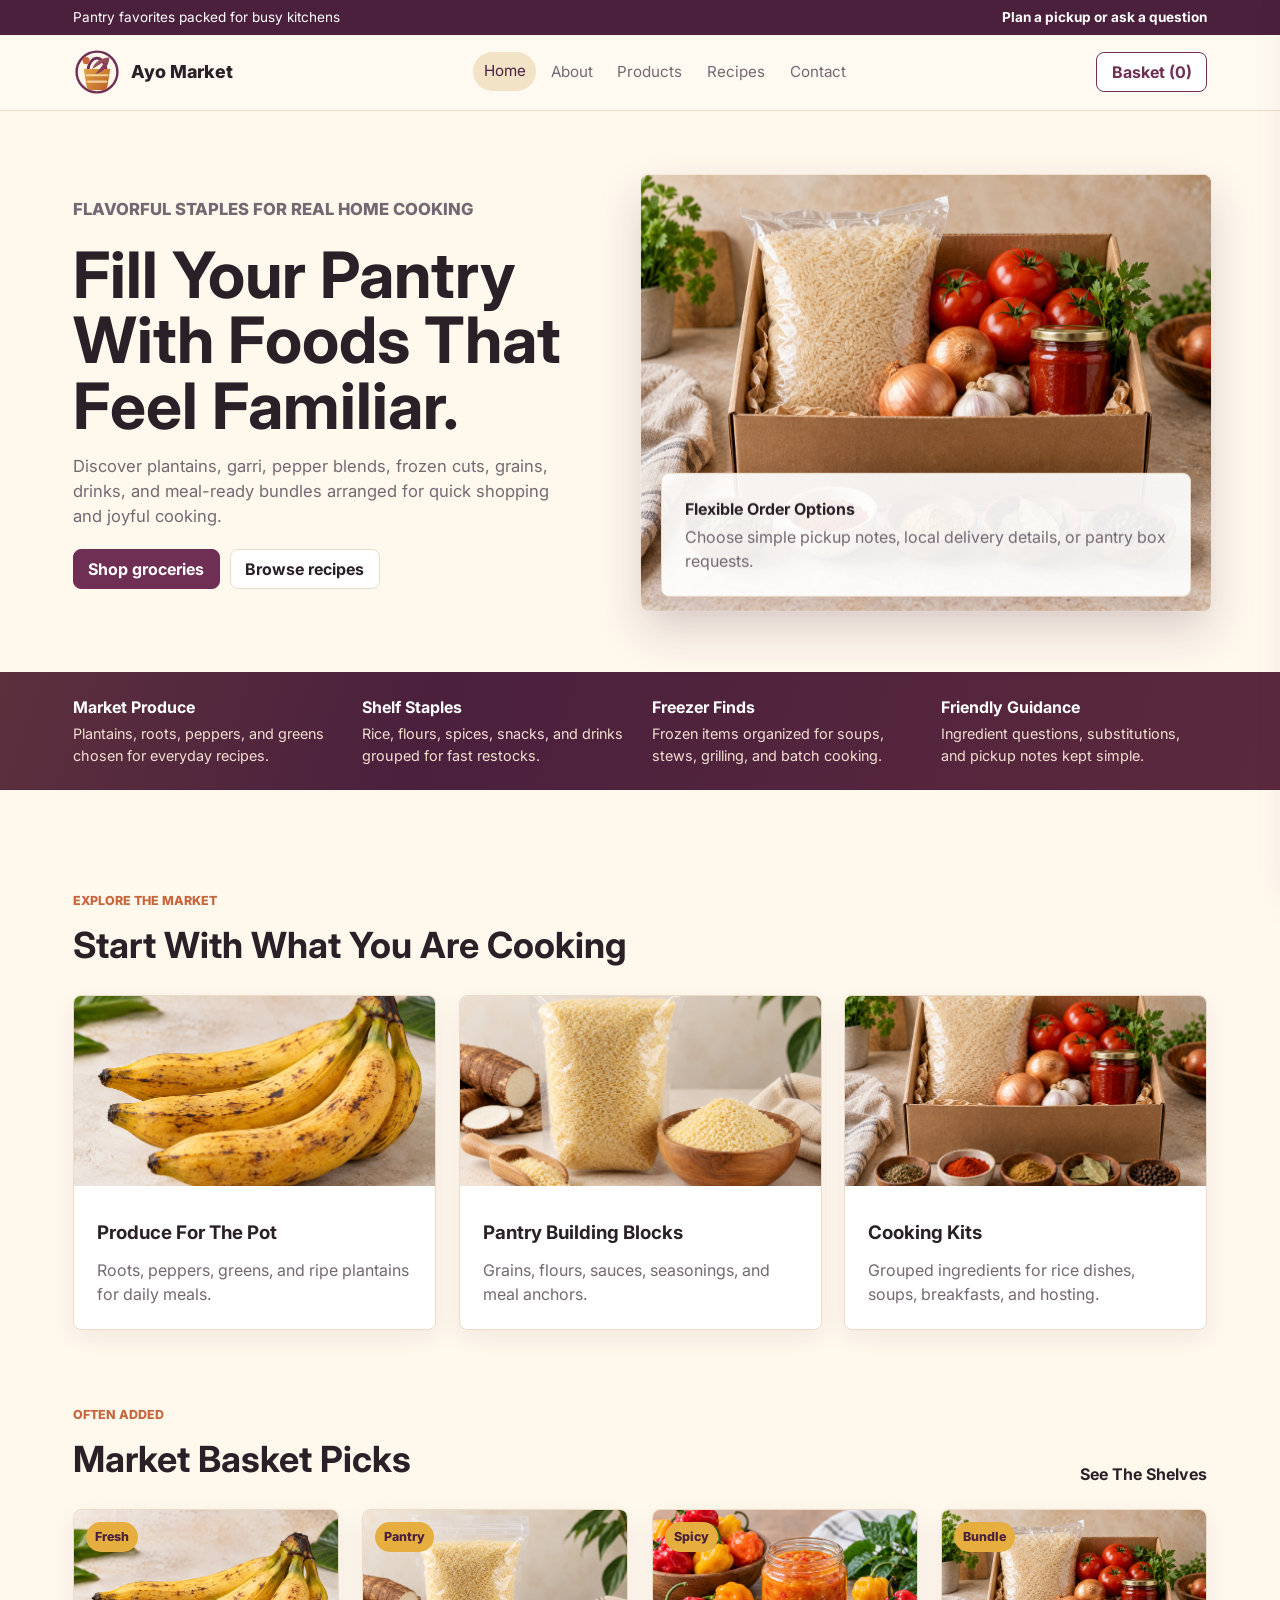
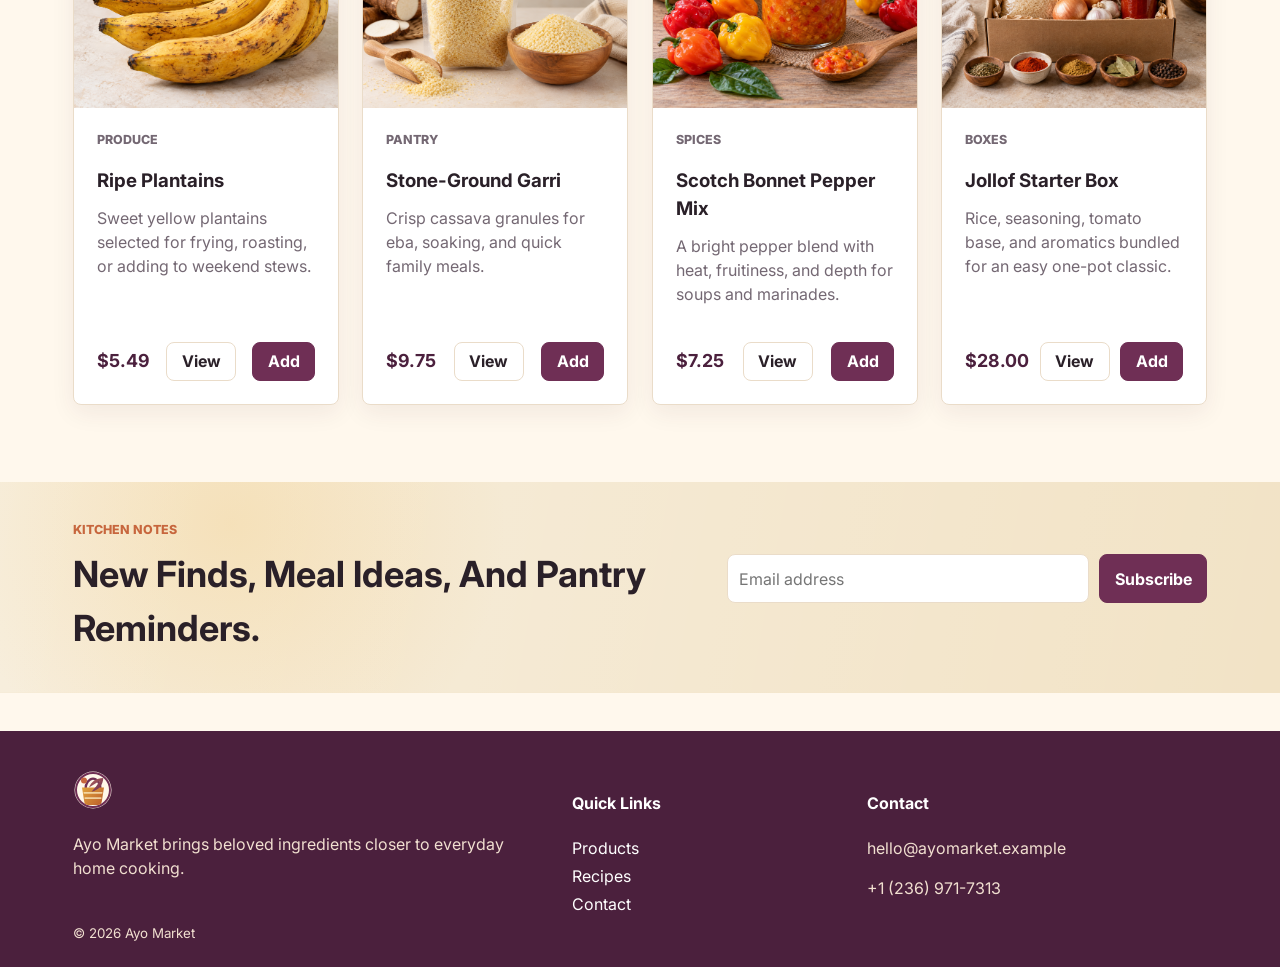
==== commit 4ed2f38d: "Refresh copy for brand originality" ====
--- a/index.html
+++ b/index.html
@@ -3,19 +3,19 @@
 <head>
   <meta charset="utf-8" />
   <meta name="viewport" content="width=device-width,initial-scale=1" />
-  <title>Ayo Market | Fresh African & Caribbean Groceries, Delivered With Heart</title>
-  <meta name="description" content="Shop Ayo Market for fresh African and Caribbean groceries, pantry staples, produce boxes, recipes, and warm local service for everyday meals." />
+  <title>Ayo Market | Bold African & Caribbean Groceries For Home Cooking</title>
+  <meta name="description" content="Explore Ayo Market for African and Caribbean groceries, produce bundles, pantry essentials, recipe ideas, and convenient local ordering." />
   <meta name="theme-color" content="#6F2F55" />
   <link rel="icon" href="assets/logo.svg" type="image/svg+xml" />
-  <link rel="stylesheet" href="css/styles.css?v=9" />
+  <link rel="stylesheet" href="css/styles.css?v=10" />
   <link href="https://fonts.googleapis.com/css2?family=Inter:wght@300;400;600;700;800&display=swap" rel="stylesheet">
 </head>
 <body>
   <header class="site-header">
     <div class="top-strip">
       <div class="container strip-inner">
-        <span>Canada-wide pantry shipping</span>
-        <a href="contact.html">Need help with an order?</a>
+        <span>Pantry favorites packed for busy kitchens</span>
+        <a href="contact.html">Plan a pickup or ask a question</a>
       </div>
     </div>
     <div class="container header-inner">
@@ -38,9 +38,9 @@
     <section class="hero">
       <div class="container hero-inner">
         <div class="hero-text">
-          <p class="eyebrow">Everyday Staples, Weekend Feast Energy</p>
-          <h1>A Brighter Way To Shop African And Caribbean Groceries.</h1>
-          <p>Stock your kitchen with plantains, garri, peppers, frozen proteins, grains, drinks, and ready-to-cook bundles from a friendly neighborhood-style market.</p>
+          <p class="eyebrow">Flavorful Staples For Real Home Cooking</p>
+          <h1>Fill Your Pantry With Foods That Feel Familiar.</h1>
+          <p>Discover plantains, garri, pepper blends, frozen cuts, grains, drinks, and meal-ready bundles arranged for quick shopping and joyful cooking.</p>
           <div class="hero-actions">
             <a class="btn primary" href="products.html">Shop groceries</a>
             <a class="btn" href="recipes.html">Browse recipes</a>
@@ -49,8 +49,8 @@
         <div class="hero-panel">
           <img src="assets/product-4.png" alt="Colorful groceries arranged for a market order" />
           <div class="delivery-card">
-            <strong>Same-Week Local Delivery</strong>
-            <span>Pickup, delivery, and pantry shipping options at checkout.</span>
+            <strong>Flexible Order Options</strong>
+            <span>Choose simple pickup notes, local delivery details, or pantry box requests.</span>
           </div>
         </div>
       </div>
@@ -59,44 +59,44 @@
     <section class="service-band">
       <div class="container service-grid">
         <div>
-          <strong>Fresh Picks</strong>
-          <span>Produce selected for stews, frying, and family cooking.</span>
+          <strong>Market Produce</strong>
+          <span>Plantains, roots, peppers, and greens chosen for everyday recipes.</span>
         </div>
         <div>
-          <strong>Pantry Runs</strong>
-          <span>Rice, flours, spices, snacks, and drinks in one stop.</span>
+          <strong>Shelf Staples</strong>
+          <span>Rice, flours, spices, snacks, and drinks grouped for fast restocks.</span>
         </div>
         <div>
-          <strong>Cold-Chain Care</strong>
-          <span>Frozen proteins packed cleanly for the trip home.</span>
+          <strong>Freezer Finds</strong>
+          <span>Frozen items organized for soups, stews, grilling, and batch cooking.</span>
         </div>
         <div>
-          <strong>Helpful Support</strong>
-          <span>Questions answered before and after you order.</span>
+          <strong>Friendly Guidance</strong>
+          <span>Ingredient questions, substitutions, and pickup notes kept simple.</span>
         </div>
       </div>
     </section>
 
     <section class="categories container">
       <div class="section-heading">
-        <p class="eyebrow">Shop By Category</p>
-        <h2>Find The Aisle You Need</h2>
+        <p class="eyebrow">Explore The Market</p>
+        <h2>Start With What You Are Cooking</h2>
       </div>
       <div class="grid grid-3">
         <a class="card category-card" href="products.html#produce">
           <img src="assets/product-1.png" alt="Fresh produce basket" />
-          <h3>Fresh Produce</h3>
-          <p>Plantains, yams, peppers, greens, and seasonal favorites.</p>
+          <h3>Produce For The Pot</h3>
+          <p>Roots, peppers, greens, and ripe plantains for daily meals.</p>
         </a>
         <a class="card category-card" href="products.html#pantry">
           <img src="assets/product-2.png" alt="Pantry goods and grains" />
-          <h3>Pantry Staples</h3>
-          <p>Grains, flours, sauces, seasonings, and everyday basics.</p>
+          <h3>Pantry Building Blocks</h3>
+          <p>Grains, flours, sauces, seasonings, and meal anchors.</p>
         </a>
         <a class="card category-card" href="products.html#boxes">
           <img src="assets/product-4.png" alt="Curated grocery box" />
-          <h3>Meal Bundles</h3>
-          <p>Starter boxes for jollof, soups, breakfast, and gatherings.</p>
+          <h3>Cooking Kits</h3>
+          <p>Grouped ingredients for rice dishes, soups, breakfasts, and hosting.</p>
         </a>
       </div>
     </section>
@@ -104,10 +104,10 @@
     <section class="featured container">
       <div class="section-heading split">
         <div>
-          <p class="eyebrow">Popular This Week</p>
-          <h2>Customer Favorites</h2>
+          <p class="eyebrow">Often Added</p>
+          <h2>Market Basket Picks</h2>
         </div>
-        <a class="text-link" href="products.html">View all products</a>
+        <a class="text-link" href="products.html">See The Shelves</a>
       </div>
       <div class="grid grid-4" id="featuredList"></div>
     </section>
@@ -115,8 +115,8 @@
     <section class="newsletter">
       <div class="container newsletter-inner">
         <div>
-          <p class="eyebrow">Market Notes</p>
-          <h2>Fresh Arrivals, Practical Recipes, And Restock Alerts.</h2>
+          <p class="eyebrow">Kitchen Notes</p>
+          <h2>New Finds, Meal Ideas, And Pantry Reminders.</h2>
         </div>
         <form id="newsletterForm" class="inline-form" novalidate>
           <input type="email" id="newsletterEmail" placeholder="Email address" required />
@@ -131,7 +131,7 @@
     <div class="container footer-inner">
       <div>
         <img src="assets/logo.svg" alt="Ayo Market logo" class="logo small" />
-        <p>A welcoming grocery stop for African and Caribbean kitchens.</p>
+        <p>Ayo Market brings beloved ingredients closer to everyday home cooking.</p>
       </div>
       <div>
         <h4>Quick Links</h4>
@@ -171,7 +171,7 @@
     </div>
   </div>
 
-  <script src="js/main.js?v=9"></script>
+  <script src="js/main.js?v=10"></script>
 </body>
 </html>
 
